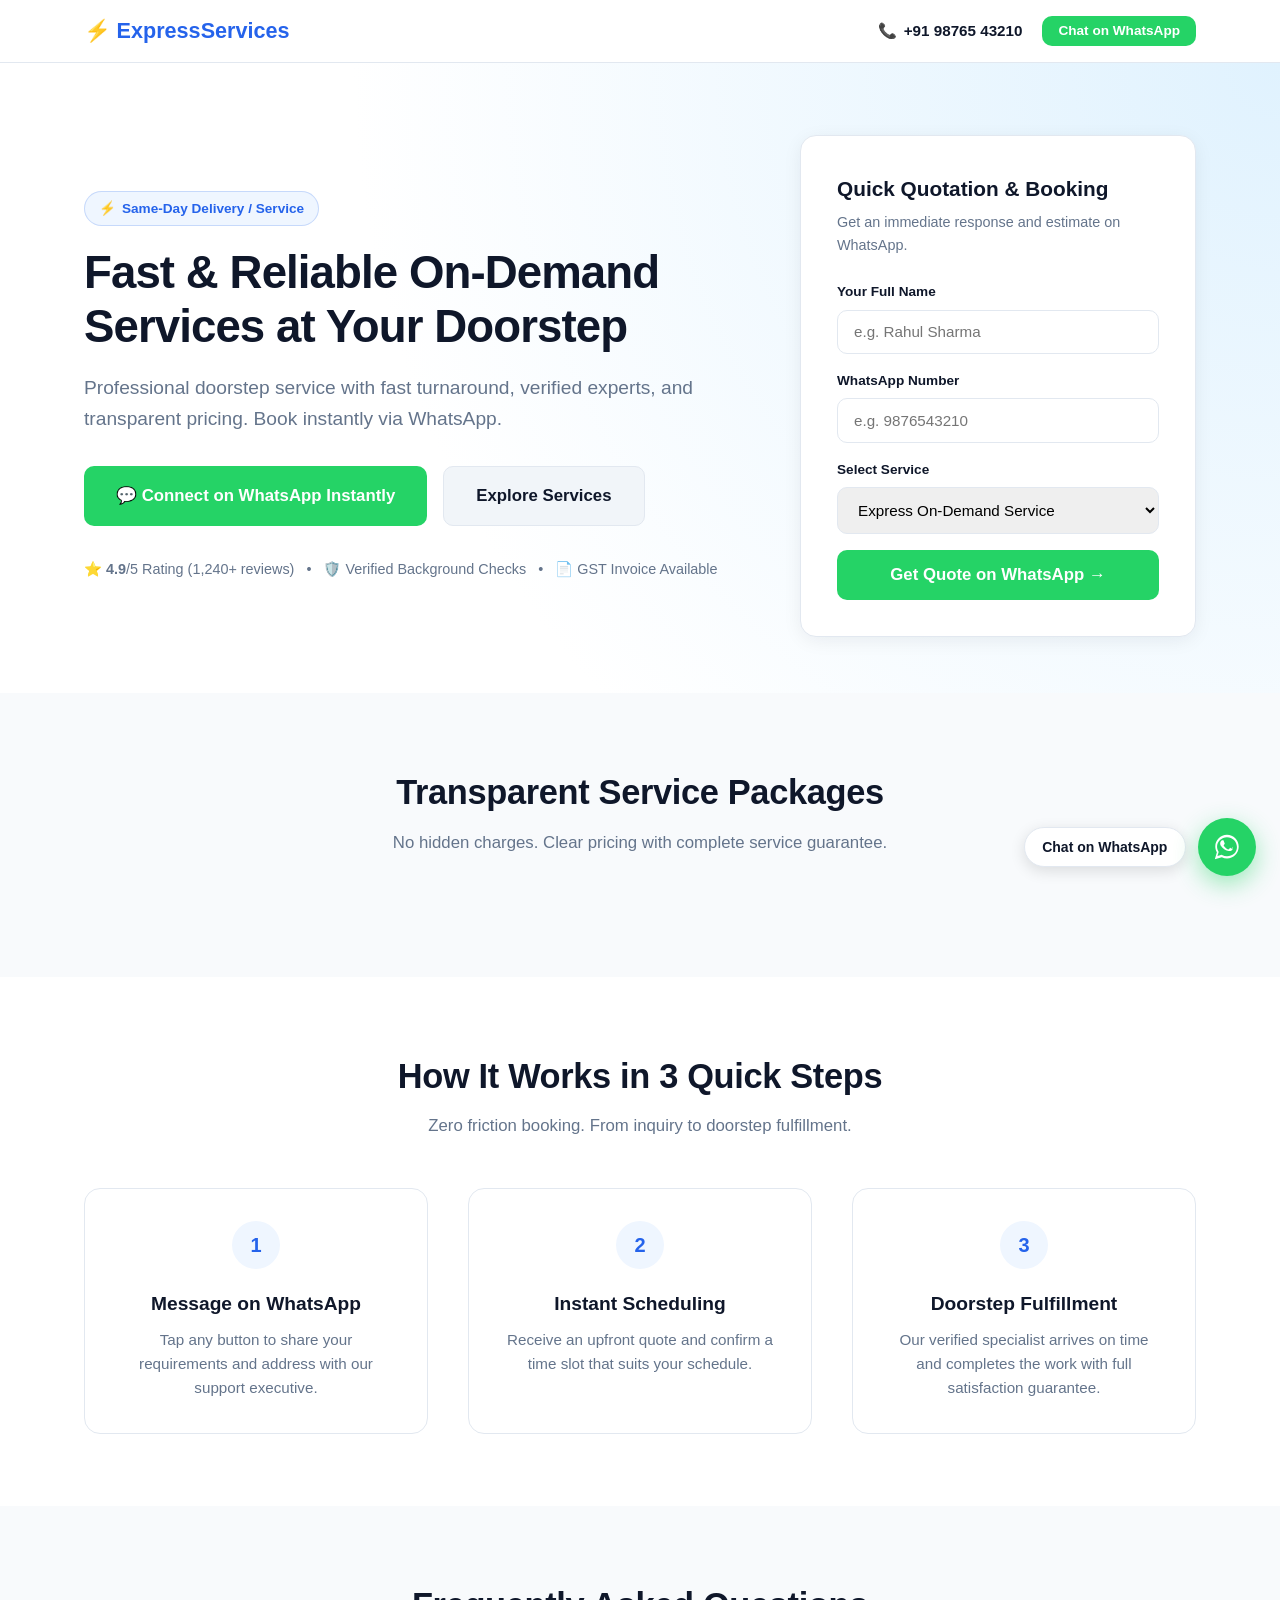
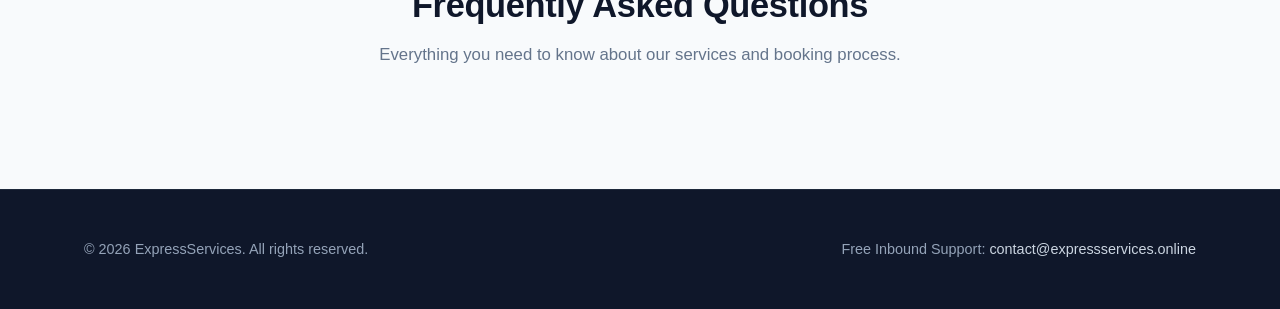
==== index.html @ 99eb0af8 "feat: initial commit of repeatable service lead-gen template" ====
<!DOCTYPE html>
<html lang="en">
<head>
  <meta charset="UTF-8" />
  <meta name="viewport" content="width=device-width, initial-scale=1.0" />
  <title>ExpressServices — Doorstep Service Solutions | Fast & Verified</title>
  <meta name="description" content="Fast, reliable doorstep service solutions starting at ₹49. Verified technicians, transparent rates, same-day delivery. Book instantly on WhatsApp." />
  <link rel="canonical" href="https://expressservices.online/" />

  <!-- Open Graph -->
  <meta property="og:type" content="website" />
  <meta property="og:title" content="ExpressServices — Doorstep Service Solutions" />
  <meta property="og:description" content="Fast, reliable doorstep service solutions. Verified technicians, transparent rates, same-day delivery." />
  <meta property="og:url" content="https://expressservices.online/" />
  
  <link rel="stylesheet" href="styles.css" />

  <!-- Structured Data: LocalBusiness, Service & FAQ -->
  <script type="application/ld+json">
  {
    "@context": "https://schema.org",
    "@graph": [
      {
        "@type": "LocalBusiness",
        "@id": "https://expressservices.online/#business",
        "name": "ExpressServices",
        "url": "https://expressservices.online",
        "telephone": "+91-98765-43210",
        "email": "contact@expressservices.online",
        "priceRange": "₹₹",
        "address": {
          "@type": "PostalAddress",
          "streetAddress": "Indiranagar 100ft Road",
          "addressLocality": "Bangalore",
          "addressRegion": "Karnataka",
          "postalCode": "560038",
          "addressCountry": "IN"
        },
        "aggregateRating": {
          "@type": "AggregateRating",
          "ratingValue": "4.9",
          "reviewCount": "1240"
        }
      },
      {
        "@type": "FAQPage",
        "mainEntity": [
          {
            "@type": "Question",
            "name": "How quickly can I book a service?",
            "acceptedAnswer": {
              "@type": "Answer",
              "text": "You can book in under 60 seconds directly on WhatsApp. Our representative confirms availability and dispatches an executive right away."
            }
          },
          {
            "@type": "Question",
            "name": "What payment methods are supported?",
            "acceptedAnswer": {
              "@type": "Answer",
              "text": "We accept UPI (GPay, PhonePe, Paytm), Net Banking, Credit/Debit cards, and Cash on Delivery / Completion."
            }
          }
        ]
      }
    ]
  }
  </script>
</head>
<body>

  <!-- Navigation Bar -->
  <header class="navbar">
    <div class="container nav-content">
      <a href="/" class="logo">⚡ <span data-bind="name">ExpressServices</span></a>
      <div class="nav-actions">
        <a href="tel:+919876543210" class="nav-phone" data-bind-href="phone">
          📞 <span data-bind="phoneDisplay">+91 98765 43210</span>
        </a>
        <button class="btn btn-whatsapp btn-sm wa-trigger" data-intent="Header WhatsApp Click">
          Chat on WhatsApp
        </button>
      </div>
    </div>
  </header>

  <!-- Hero Section -->
  <section class="hero">
    <div class="container hero-grid">
      <div class="hero-text">
        <div class="badge">
          <span>⚡</span> <span data-bind="turnaroundTime">Same-Day Delivery / Service</span>
        </div>
        
        <h1 data-bind="tagline">Fast & Reliable On-Demand Services at Your Doorstep</h1>
        
        <!-- Answer-First / Direct Briefing block for LLMs & Users -->
        <p class="subtitle" data-bind="description">
          Professional doorstep service with fast turnaround, verified experts, and transparent pricing. Book instantly via WhatsApp.
        </p>

        <div class="hero-cta-group">
          <button class="btn btn-whatsapp btn-lg wa-trigger" data-intent="Hero WhatsApp CTA">
            💬 Connect on WhatsApp Instantly
          </button>
          <a href="#services" class="btn btn-secondary btn-lg">Explore Services</a>
        </div>

        <div class="trust-indicators">
          <span>⭐ <strong data-bind="ratingScore">4.9</strong>/5 Rating (<span data-bind="reviewCount">1,240+</span> reviews)</span>
          <span>•</span>
          <span>🛡️ Verified Background Checks</span>
          <span>•</span>
          <span>📄 GST Invoice Available</span>
        </div>
      </div>

      <!-- Hero Inline Booking Card -->
      <div class="hero-card">
        <h3>Quick Quotation & Booking</h3>
        <p>Get an immediate response and estimate on WhatsApp.</p>
        <form onsubmit="window.handleInlineSubmit(event)">
          <div class="form-group">
            <label for="inline-name">Your Full Name</label>
            <input type="text" id="inline-name" placeholder="e.g. Rahul Sharma" required />
          </div>
          <div class="form-group">
            <label for="inline-phone">WhatsApp Number</label>
            <input type="tel" id="inline-phone" placeholder="e.g. 9876543210" pattern="[0-9]{10}" required />
          </div>
          <div class="form-group">
            <label for="inline-service">Select Service</label>
            <select id="inline-service">
              <option value="Express On-Demand Service">Express On-Demand Service</option>
              <option value="Standard Full-Care Package">Standard Full-Care Package</option>
              <option value="Commercial & Bulk Orders">Commercial & Bulk Orders</option>
            </select>
          </div>
          <button type="submit" class="btn btn-whatsapp btn-block btn-lg">
            Get Quote on WhatsApp &rarr;
          </button>
        </form>
      </div>
    </div>
  </section>

  <!-- Services Section -->
  <section id="services" class="section bg-light">
    <div class="container">
      <div class="section-title">
        <h2>Transparent Service Packages</h2>
        <p>No hidden charges. Clear pricing with complete service guarantee.</p>
      </div>
      <!-- Dynamically filled by script.js from site.config.js -->
      <div id="services-grid" class="grid grid-3"></div>
    </div>
  </section>

  <!-- 3-Step Process -->
  <section class="section">
    <div class="container">
      <div class="section-title">
        <h2>How It Works in 3 Quick Steps</h2>
        <p>Zero friction booking. From inquiry to doorstep fulfillment.</p>
      </div>
      <div class="grid grid-3 steps-grid">
        <div class="step-card">
          <div class="step-num">1</div>
          <h3>Message on WhatsApp</h3>
          <p>Tap any button to share your requirements and address with our support executive.</p>
        </div>
        <div class="step-card">
          <div class="step-num">2</div>
          <h3>Instant Scheduling</h3>
          <p>Receive an upfront quote and confirm a time slot that suits your schedule.</p>
        </div>
        <div class="step-card">
          <div class="step-num">3</div>
          <h3>Doorstep Fulfillment</h3>
          <p>Our verified specialist arrives on time and completes the work with full satisfaction guarantee.</p>
        </div>
      </div>
    </div>
  </section>

  <!-- FAQ Section -->
  <section class="section bg-light">
    <div class="container">
      <div class="section-title">
        <h2>Frequently Asked Questions</h2>
        <p>Everything you need to know about our services and booking process.</p>
      </div>
      <!-- Dynamically rendered from site.config.js -->
      <div id="faqs-grid" class="faq-grid"></div>
    </div>
  </section>

  <!-- Floating Sticky WhatsApp Button -->
  <a href="#" id="wa-float" class="wa-float" aria-label="Chat on WhatsApp">
    <span class="wa-float-label">Chat on WhatsApp</span>
    <div class="wa-float-icon">
      <svg viewBox="0 0 32 32" width="30" height="30" fill="currentColor">
        <path d="M16 3C9.1 3 3.5 8.6 3.5 15.5c0 2.2.6 4.3 1.7 6.2L3 29l7.5-2.1c1.7.9 3.6 1.4 5.5 1.4 6.9 0 12.5-5.6 12.5-12.5C28.5 8.6 22.9 3 16 3zm0 22.9c-1.9 0-3.7-.5-5.3-1.4l-.4-.2-4.5 1.3 1.3-4.4-.2-.4c-1-1.6-1.5-3.4-1.5-5.3C5.4 10.1 10.1 5.5 16 5.5s10.6 4.6 10.6 10.6S21.9 25.9 16 25.9zm5.9-7.8c-.3-.2-1.9-1-2.2-1.1-.3-.1-.5-.2-.8.2-.2.3-.9 1.1-1.1 1.3-.2.2-.4.2-.7.1-.3-.2-1.4-.5-2.7-1.7-1-.9-1.7-2-1.9-2.4-.2-.3 0-.5.1-.7l.5-.6c.2-.2.2-.4.4-.6.1-.2.1-.4 0-.6-.1-.2-.8-1.9-1-2.6-.3-.6-.6-.5-.8-.5h-.7c-.2 0-.6.1-1 .5-1.6 1.6-2.1 4.3.9 7 3 2.8 5.3 3.6 7.2 3.9.9.1 1.8-.1 2.7-.6.6-.3 1.4-1.2 1.4-2.4 0-.9-.4-1.3-.7-1.5z"/>
      </svg>
    </div>
  </a>

  <!-- Lead Capture Modal before WhatsApp Redirect -->
  <div id="wa-modal" class="modal-overlay" hidden>
    <div class="modal-box">
      <button class="modal-close" onclick="window.closeWaModal()">&times;</button>
      <h3>Instant WhatsApp Connect</h3>
      <p>Enter your details so our executive can greet you with your quotation.</p>
      <form onsubmit="window.handleModalSubmit(event)">
        <label for="modal-name">Your Full Name</label>
        <input type="text" id="modal-name" required placeholder="e.g. Rahul Sharma" />
        <label for="modal-phone">WhatsApp Number (10 Digits)</label>
        <input type="tel" id="modal-phone" required placeholder="e.g. 9876543210" pattern="[0-9]{10}" />
        <button type="submit" class="btn btn-whatsapp btn-block btn-lg">
          Open WhatsApp Now &rarr;
        </button>
      </form>
    </div>
  </div>

  <!-- Footer -->
  <footer class="footer">
    <div class="container footer-content">
      <p>&copy; 2026 <span data-bind="name">ExpressServices</span>. All rights reserved.</p>
      <p>Free Inbound Support: <a href="mailto:contact@expressservices.online" data-bind-href="email"><span data-bind="contactEmail">contact@expressservices.online</span></a></p>
    </div>
  </footer>

  <!-- Scripts -->
  <script src="site.config.js"></script>
  <script src="script.js"></script>
</body>
</html>
---- styles.css ----
:root {
  --primary: #2563eb;
  --primary-hover: #1d4ed8;
  --primary-light: #eff6ff;
  --secondary: #0f172a;
  --whatsapp: #25D366;
  --whatsapp-hover: #1ea952;
  --bg-light: #f8fafc;
  --bg-white: #ffffff;
  --text-dark: #0f172a;
  --text-muted: #64748b;
  --border: #e2e8f0;
  --card-shadow: 0 4px 20px -2px rgba(15, 23, 42, 0.08);
  --modal-shadow: 0 25px 50px -12px rgba(15, 23, 42, 0.25);
  --radius-lg: 16px;
  --radius-md: 10px;
  --radius-sm: 6px;
  --transition: all 0.2s cubic-bezier(0.16, 1, 0.3, 1);
}

* {
  box-sizing: border-box;
  margin: 0;
  padding: 0;
  font-family: -apple-system, BlinkMacSystemFont, "Segoe UI", Roboto, "Helvetica Neue", Arial, sans-serif;
  -webkit-font-smoothing: antialiased;
}

body {
  color: var(--text-dark);
  background-color: var(--bg-white);
  line-height: 1.6;
}

.container {
  max-width: 1160px;
  margin: 0 auto;
  padding: 0 1.5rem;
}

/* Navbar */
.navbar {
  position: sticky;
  top: 0;
  background: rgba(255, 255, 255, 0.95);
  backdrop-filter: blur(10px);
  border-bottom: 1px solid var(--border);
  z-index: 100;
  padding: 0.85rem 0;
}

.nav-content {
  display: flex;
  justify-content: space-between;
  align-items: center;
}

.logo {
  font-size: 1.35rem;
  font-weight: 800;
  color: var(--secondary);
  text-decoration: none;
  display: flex;
  align-items: center;
  gap: 0.35rem;
}

.logo span {
  color: var(--primary);
}

.nav-actions {
  display: flex;
  align-items: center;
  gap: 1.25rem;
}

.nav-phone {
  font-size: 0.95rem;
  font-weight: 600;
  color: var(--text-dark);
  text-decoration: none;
  display: flex;
  align-items: center;
  gap: 0.4rem;
}

.nav-phone:hover {
  color: var(--primary);
}

/* Buttons */
.btn {
  display: inline-flex;
  align-items: center;
  justify-content: center;
  gap: 0.5rem;
  padding: 0.75rem 1.4rem;
  font-weight: 600;
  border-radius: var(--radius-md);
  cursor: pointer;
  text-decoration: none;
  border: none;
  transition: var(--transition);
  font-size: 0.95rem;
}

.btn-primary {
  background: var(--primary);
  color: #fff;
}

.btn-primary:hover {
  background: var(--primary-hover);
  transform: translateY(-1px);
}

.btn-secondary {
  background: #f1f5f9;
  color: var(--secondary);
  border: 1px solid var(--border);
}

.btn-secondary:hover {
  background: #e2e8f0;
}

.btn-outline {
  background: transparent;
  border: 2px solid var(--primary);
  color: var(--primary);
}

.btn-outline:hover {
  background: var(--primary);
  color: #fff;
}

.btn-whatsapp {
  background: var(--whatsapp);
  color: #fff;
}

.btn-whatsapp:hover {
  background: var(--whatsapp-hover);
  transform: translateY(-1px);
}

.btn-sm {
  padding: 0.45rem 1rem;
  font-size: 0.85rem;
}

.btn-lg {
  padding: 0.95rem 2rem;
  font-size: 1.05rem;
}

.btn-block {
  width: 100%;
}

/* Hero Section */
.hero {
  padding: 4.5rem 0 3.5rem;
  background: radial-gradient(circle at top right, #e0f2fe 0%, #ffffff 65%);
}

.hero-grid {
  display: grid;
  grid-template-columns: 1.25fr 0.75fr;
  gap: 3.5rem;
  align-items: center;
}

.badge {
  display: inline-flex;
  align-items: center;
  gap: 0.4rem;
  background: var(--primary-light);
  color: var(--primary);
  font-size: 0.85rem;
  font-weight: 700;
  padding: 0.35rem 0.85rem;
  border-radius: 999px;
  border: 1px solid rgba(37, 99, 235, 0.2);
  margin-bottom: 1.25rem;
}

h1 {
  font-size: 2.85rem;
  line-height: 1.18;
  color: var(--secondary);
  margin-bottom: 1.2rem;
  font-weight: 800;
  letter-spacing: -0.02em;
}

.subtitle {
  font-size: 1.2rem;
  color: var(--text-muted);
  margin-bottom: 2rem;
  line-height: 1.6;
}

.hero-cta-group {
  display: flex;
  gap: 1rem;
  margin-bottom: 2rem;
  flex-wrap: wrap;
}

.trust-indicators {
  font-size: 0.9rem;
  color: var(--text-muted);
  display: flex;
  gap: 0.75rem;
  align-items: center;
  flex-wrap: wrap;
}

/* Quick Estimate / Booking Hero Card */
.hero-card {
  background: #ffffff;
  padding: 2.25rem;
  border-radius: var(--radius-lg);
  border: 1px solid var(--border);
  box-shadow: var(--card-shadow);
}

.hero-card h3 {
  font-size: 1.3rem;
  color: var(--secondary);
  margin-bottom: 0.4rem;
}

.hero-card p {
  font-size: 0.9rem;
  color: var(--text-muted);
  margin-bottom: 1.5rem;
}

.hero-card .form-group {
  margin-bottom: 1rem;
}

.hero-card label {
  display: block;
  font-size: 0.85rem;
  font-weight: 600;
  margin-bottom: 0.4rem;
  color: var(--text-dark);
}

.hero-card input, .hero-card select {
  width: 100%;
  padding: 0.8rem 1rem;
  border: 1.5px solid var(--border);
  border-radius: var(--radius-md);
  font-size: 0.95rem;
  outline: none;
  transition: var(--transition);
}

.hero-card input:focus, .hero-card select:focus {
  border-color: var(--primary);
  box-shadow: 0 0 0 3px rgba(37, 99, 235, 0.15);
}

/* Sections */
.section {
  padding: 4.5rem 0;
}

.bg-light {
  background: var(--bg-light);
}

.section-title {
  text-align: center;
  max-width: 650px;
  margin: 0 auto 3rem;
}

.section-title h2 {
  font-size: 2.15rem;
  font-weight: 800;
  color: var(--secondary);
  margin-bottom: 0.6rem;
  letter-spacing: -0.01em;
}

.section-title p {
  font-size: 1.05rem;
  color: var(--text-muted);
}

/* Grid & Service Cards */
.grid {
  display: grid;
  gap: 2rem;
}

.grid-3 {
  grid-template-columns: repeat(3, 1fr);
}

.card {
  background: #ffffff;
  padding: 2.25rem 2rem;
  border-radius: var(--radius-lg);
  border: 1px solid var(--border);
  position: relative;
  transition: var(--transition);
  display: flex;
  flex-direction: column;
}

.card:hover {
  transform: translateY(-4px);
  box-shadow: var(--card-shadow);
}

.service-icon {
  font-size: 2.25rem;
  margin-bottom: 1.25rem;
  display: inline-block;
}

.card h3 {
  font-size: 1.3rem;
  color: var(--secondary);
  margin-bottom: 0.5rem;
}

.service-price {
  font-size: 1.35rem;
  font-weight: 800;
  color: var(--primary);
  margin-bottom: 0.75rem;
}

.card p {
  color: var(--text-muted);
  font-size: 0.95rem;
  margin-bottom: 1.75rem;
  flex-grow: 1;
}

.service-card.highlighted {
  border: 2px solid var(--primary);
  box-shadow: 0 10px 25px -5px rgba(37, 99, 235, 0.15);
}

.badge-card {
  position: absolute;
  top: -12px;
  right: 24px;
  background: var(--primary);
  color: #fff;
  font-size: 0.75rem;
  font-weight: 700;
  text-transform: uppercase;
  padding: 0.25rem 0.75rem;
  border-radius: 999px;
  letter-spacing: 0.05em;
}

/* Steps Grid */
.steps-grid {
  gap: 2.5rem;
}

.step-card {
  background: #ffffff;
  padding: 2rem;
  border-radius: var(--radius-lg);
  border: 1px solid var(--border);
  text-align: center;
}

.step-num {
  width: 48px;
  height: 48px;
  background: var(--primary-light);
  color: var(--primary);
  font-weight: 800;
  font-size: 1.25rem;
  border-radius: 50%;
  display: inline-flex;
  align-items: center;
  justify-content: center;
  margin-bottom: 1.25rem;
}

.step-card h3 {
  font-size: 1.2rem;
  margin-bottom: 0.5rem;
}

.step-card p {
  color: var(--text-muted);
  font-size: 0.95rem;
}

/* FAQ Accordion */
.faq-grid {
  max-width: 800px;
  margin: 0 auto;
  display: grid;
  gap: 1rem;
}

.faq-item {
  background: #ffffff;
  border: 1px solid var(--border);
  border-radius: var(--radius-md);
  padding: 1.25rem 1.5rem;
  cursor: pointer;
  transition: var(--transition);
}

.faq-question {
  font-weight: 700;
  font-size: 1.05rem;
  color: var(--secondary);
  display: flex;
  justify-content: space-between;
  align-items: center;
}

.faq-answer {
  color: var(--text-muted);
  font-size: 0.95rem;
  margin-top: 0.75rem;
  line-height: 1.6;
}

/* Floating Sticky WhatsApp Button */
.wa-float {
  position: fixed;
  bottom: 24px;
  right: 24px;
  z-index: 999;
  display: flex;
  align-items: center;
  gap: 0.75rem;
  text-decoration: none;
}

.wa-float-icon {
  width: 58px;
  height: 58px;
  background: var(--whatsapp);
  color: #fff;
  border-radius: 50%;
  display: flex;
  align-items: center;
  justify-content: center;
  box-shadow: 0 8px 24px rgba(37, 211, 102, 0.45);
  transition: transform 0.2s cubic-bezier(0.16, 1, 0.3, 1);
}

.wa-float:hover .wa-float-icon {
  transform: scale(1.12);
  background: var(--whatsapp-hover);
}

.wa-float-label {
  background: #ffffff;
  color: var(--text-dark);
  font-size: 0.875rem;
  font-weight: 700;
  padding: 0.5rem 1.1rem;
  border-radius: 999px;
  box-shadow: 0 4px 15px rgba(0, 0, 0, 0.12);
  border: 1px solid var(--border);
  pointer-events: auto;
}

/* Lead Capture Modal */
.modal-overlay {
  position: fixed;
  inset: 0;
  background: rgba(15, 23, 42, 0.65);
  backdrop-filter: blur(4px);
  z-index: 1000;
  display: flex;
  align-items: center;
  justify-content: center;
  padding: 1.5rem;
  opacity: 1;
  transition: opacity 0.2s;
}

.modal-overlay[hidden] {
  display: none !important;
}

.modal-box {
  background: #ffffff;
  padding: 2.25rem;
  border-radius: var(--radius-lg);
  max-width: 420px;
  width: 100%;
  position: relative;
  box-shadow: var(--modal-shadow);
  animation: modalPop 0.25s cubic-bezier(0.16, 1, 0.3, 1);
}

@keyframes modalPop {
  from {
    opacity: 0;
    transform: scale(0.95) translateY(10px);
  }
  to {
    opacity: 1;
    transform: scale(1) translateY(0);
  }
}

.modal-close {
  position: absolute;
  top: 1rem;
  right: 1.25rem;
  background: none;
  border: none;
  font-size: 1.6rem;
  cursor: pointer;
  color: var(--text-muted);
  line-height: 1;
}

.modal-close:hover {
  color: var(--text-dark);
}

.modal-box h3 {
  font-size: 1.35rem;
  margin-bottom: 0.35rem;
  color: var(--secondary);
}

.modal-box p {
  font-size: 0.9rem;
  color: var(--text-muted);
  margin-bottom: 1.5rem;
}

.modal-box label {
  font-size: 0.85rem;
  font-weight: 600;
  display: block;
  margin-bottom: 0.35rem;
  color: var(--text-dark);
}

.modal-box input {
  width: 100%;
  padding: 0.85rem 1rem;
  border: 1.5px solid var(--border);
  border-radius: var(--radius-md);
  margin-bottom: 1.25rem;
  font-size: 0.95rem;
  outline: none;
  transition: var(--transition);
}

.modal-box input:focus {
  border-color: var(--primary);
  box-shadow: 0 0 0 3px rgba(37, 99, 235, 0.15);
}

/* Footer */
.footer {
  background: var(--secondary);
  color: #94a3b8;
  padding: 3rem 0;
  border-top: 1px solid #1e293b;
  font-size: 0.9rem;
}

.footer-content {
  display: flex;
  justify-content: space-between;
  align-items: center;
  flex-wrap: wrap;
  gap: 1.5rem;
}

.footer a {
  color: #cbd5e1;
  text-decoration: none;
}

.footer a:hover {
  color: #ffffff;
}

/* Responsive adjustments */
@media (max-width: 900px) {
  .hero-grid {
    grid-template-columns: 1fr;
    gap: 2.5rem;
  }
  .grid-3 {
    grid-template-columns: 1fr;
  }
  h1 {
    font-size: 2.25rem;
  }
}

@media (max-width: 640px) {
  .hero {
    padding: 3rem 0 2.5rem;
  }
  h1 {
    font-size: 2rem;
  }
  .hero-cta-group {
    flex-direction: column;
  }
  .wa-float-label {
    display: none;
  }
  .footer-content {
    flex-direction: column;
    text-align: center;
  }
}
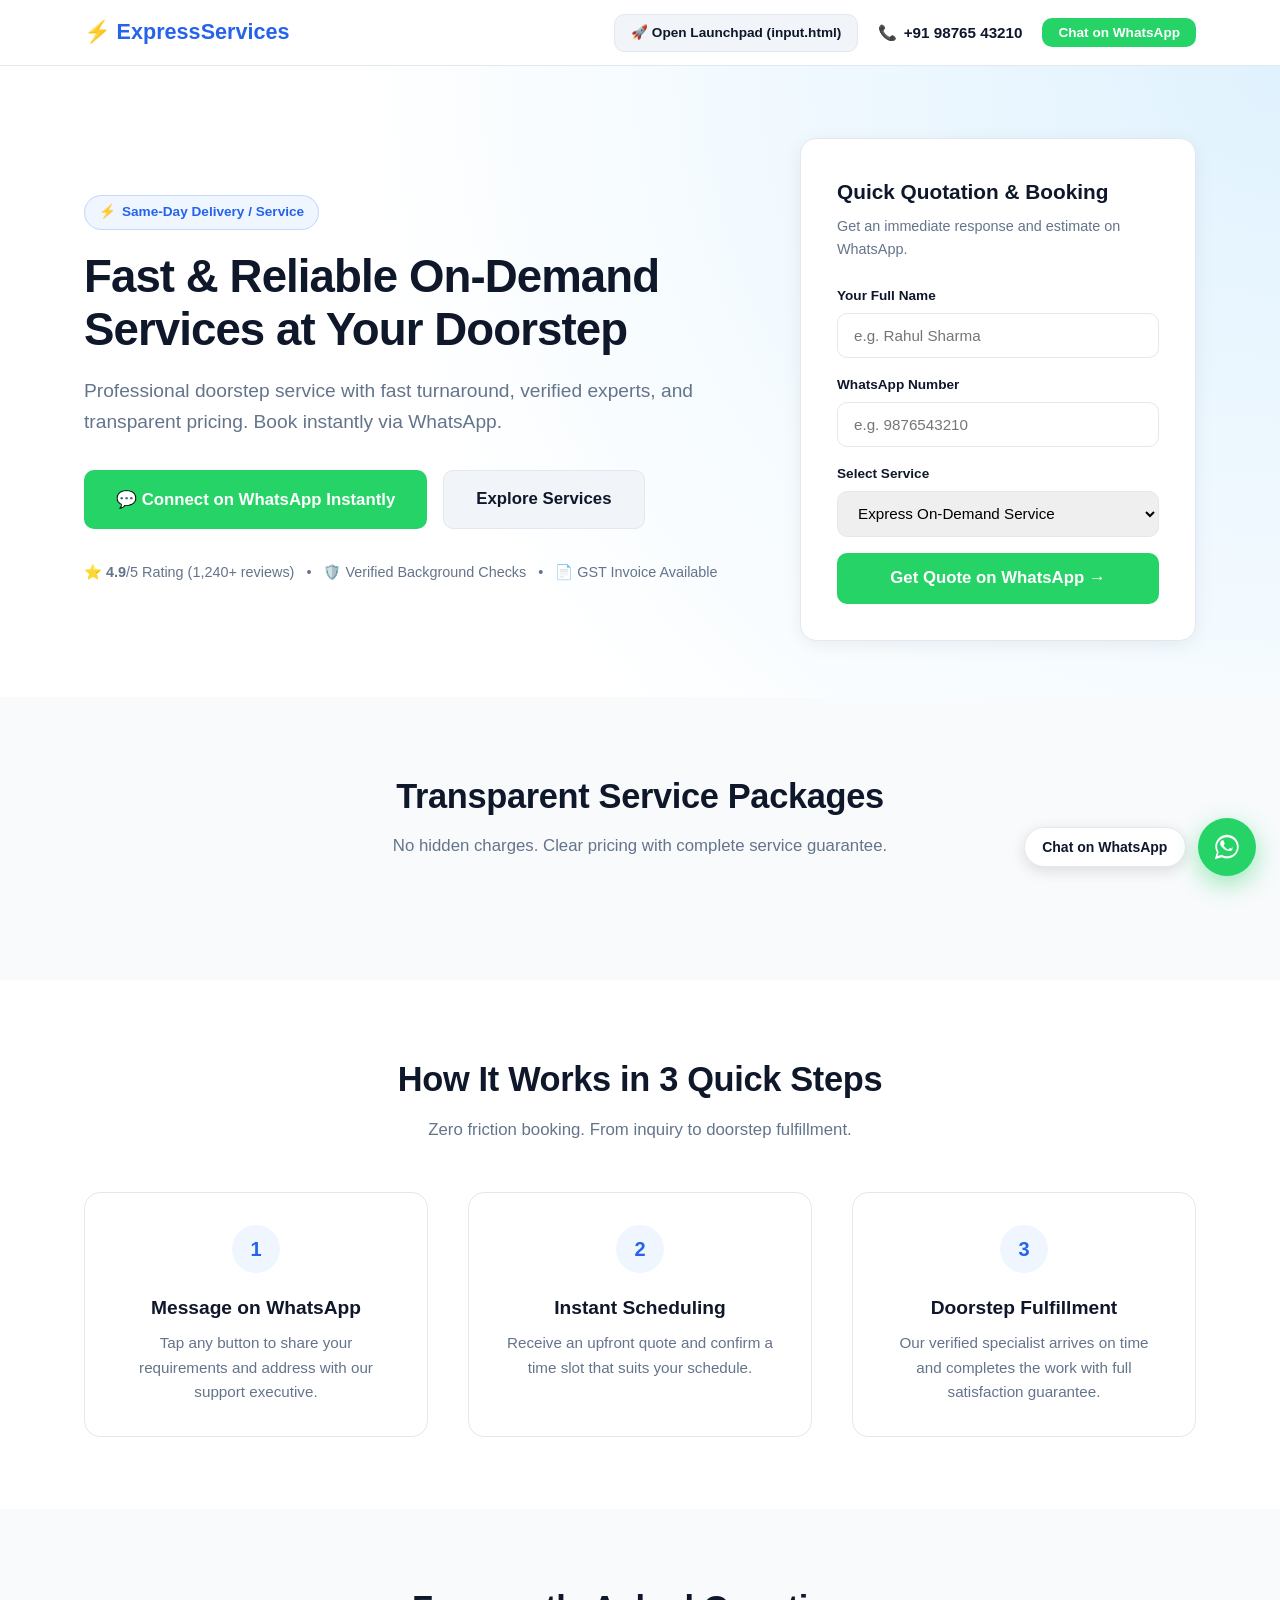
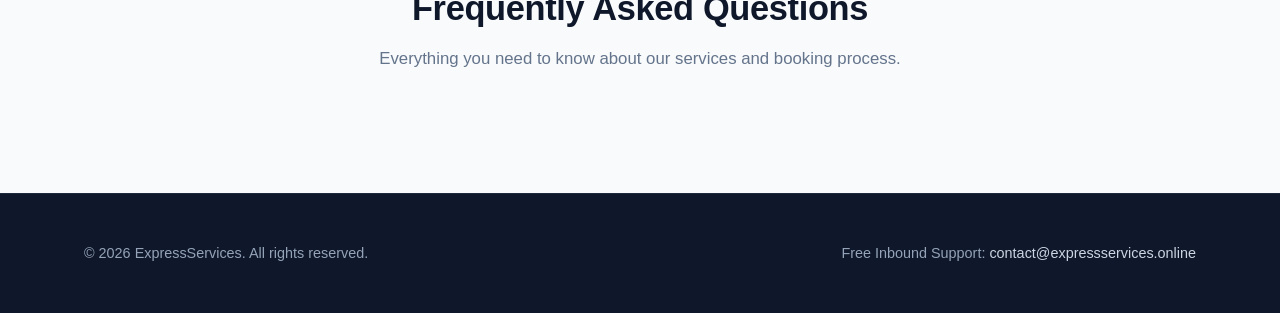
==== commit 5c237618: "feat: add interactive input.html business launchpad and generator tool" ====
--- a/index.html
+++ b/index.html
@@ -74,6 +74,7 @@
     <div class="container nav-content">
       <a href="/" class="logo">⚡ <span data-bind="name">ExpressServices</span></a>
       <div class="nav-actions">
+        <a href="/input.html" class="btn btn-secondary btn-sm" style="font-weight: 700;">🚀 Open Launchpad (input.html)</a>
         <a href="tel:+919876543210" class="nav-phone" data-bind-href="phone">
           📞 <span data-bind="phoneDisplay">+91 98765 43210</span>
         </a>
